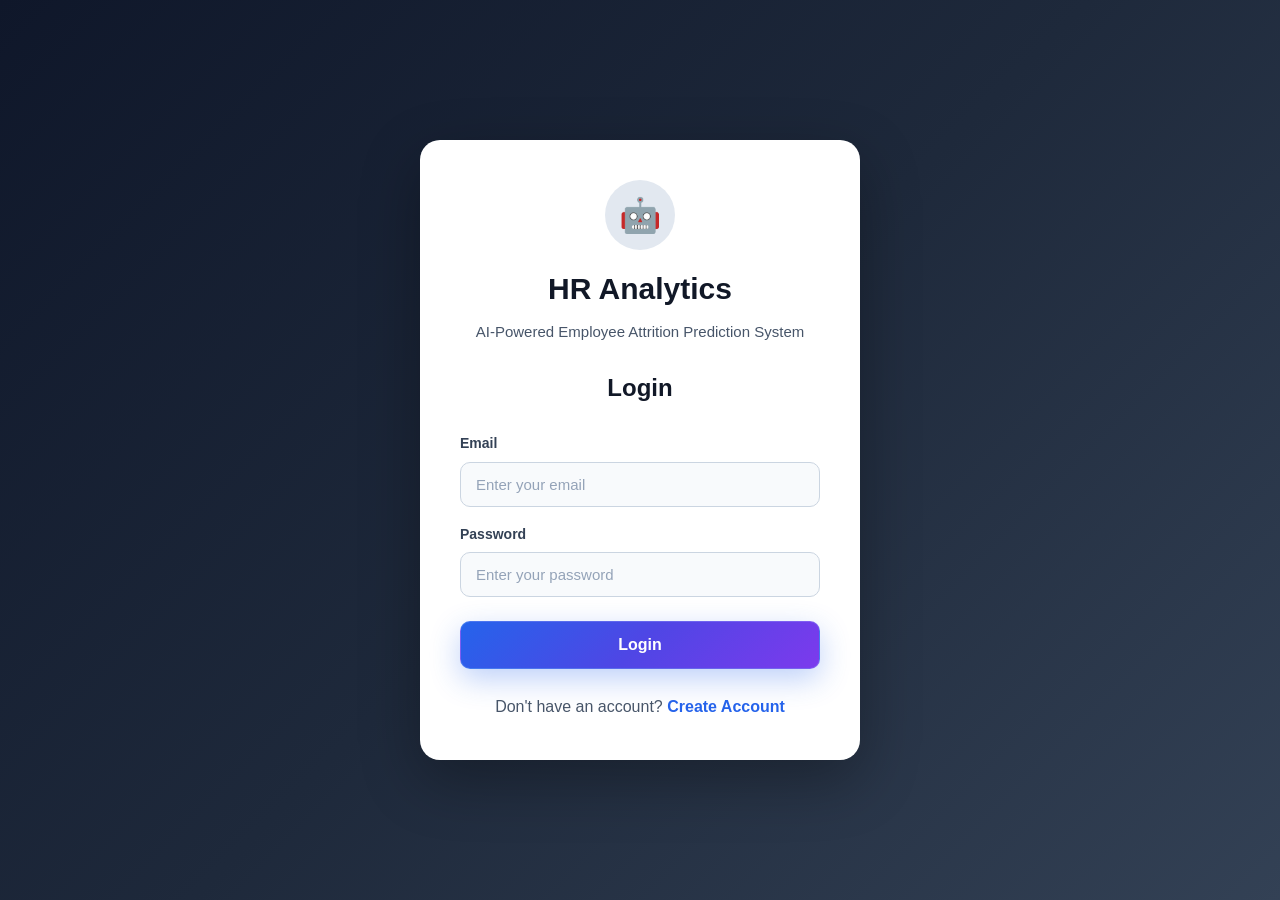
==== frontend/login.html @ 78e09ba9 "Add files via upload" ====
<!DOCTYPE html>
<html lang="en">
<head>
    <meta charset="UTF-8">
    <meta name="viewport" content="width=device-width, initial-scale=1.0">
    <title>HR Analytics | Login</title>
    <link rel="stylesheet" href="style.css">
</head>
<body>
<div class="auth-container">
    <div class="auth-card">
        <div class="auth-logo">🤖</div>
        <h1>HR Analytics</h1>
        <p class="auth-subtitle">AI-Powered Employee Attrition Prediction System</p>
        <h2>Login</h2>

        <form id="loginForm">
            <label for="loginEmail">Email</label>
            <input type="email" id="loginEmail" placeholder="Enter your email" autocomplete="username" required>

            <label for="loginPassword">Password</label>
            <input type="password" id="loginPassword" placeholder="Enter your password" autocomplete="current-password" required>

            <button type="submit" class="auth-btn" id="loginBtn">Login</button>
        </form>

        <p id="loginMessage" class="auth-message"></p>

        <p class="auth-switch">
            Don't have an account?
            <a href="register.html">Create Account</a>
        </p>
    </div>
</div>

<script>
function goHome(role) {
    window.location.replace(role === "HR" ? "index.html" : "employee.html");
}

// Already logged in? Skip the login page.
fetch("/auth/me", { credentials: "same-origin" })
    .then(function (r) { return r.ok ? r.json() : null; })
    .then(function (u) { if (u) { goHome(u.role); } })
    .catch(function () {});

document.getElementById("loginForm").addEventListener("submit", async function (event) {
    event.preventDefault();
    var message = document.getElementById("loginMessage");
    var btn = document.getElementById("loginBtn");
    btn.disabled = true;

    try {
        var res = await fetch("/auth/login", {
            method: "POST",
            credentials: "same-origin",
            headers: { "Content-Type": "application/json" },
            body: JSON.stringify({
                email: document.getElementById("loginEmail").value.trim(),
                password: document.getElementById("loginPassword").value
            })
        });
        var data = await res.json().catch(function () { return {}; });

        if (!res.ok) {
            message.textContent = "❌ " + (typeof data.detail === "string" ? data.detail : "Login failed.");
            message.className = "auth-message error";
            btn.disabled = false;
            return;
        }

        message.textContent = "✅ Login successful!";
        message.className = "auth-message success";
        setTimeout(function () { goHome(data.user.role); }, 400);
    } catch (e) {
        message.textContent = "❌ Cannot reach the server. Please try again.";
        message.className = "auth-message error";
        btn.disabled = false;
    }
});
</script>
</body>
</html>
---- frontend/style.css ----
/* =========================================================
   HR ANALYTICS DASHBOARD - MAIN STYLESHEET (FIXED)
========================================================= */

/* ========== RESET ========== */
* { margin: 0; padding: 0; box-sizing: border-box; }
html { scroll-behavior: smooth; }
body {
    font-family: Arial, Helvetica, sans-serif;
    background: #f5f7fb;
    color: #1e293b;
    line-height: 1.6;
}
a { text-decoration: none; color: inherit; }
button, input, select { font-family: inherit; }

/* ========== SIDEBAR ========== */
.sidebar {
    position: fixed; left: 0; top: 0;
    width: 250px; height: 100vh;
    background: #111827; color: white;
    display: flex; flex-direction: column;
    z-index: 1000;
}
.logo {
    height: 90px; display: flex; align-items: center;
    gap: 12px; padding: 20px;
    border-bottom: 1px solid rgba(255,255,255,0.08);
}
.logo-icon {
    width: 45px; height: 45px;
    background: linear-gradient(135deg, #2563eb, #7c3aed);
    border-radius: 12px;
    display: flex; align-items: center; justify-content: center;
    font-size: 16px; font-weight: 800;
}
.logo h2 { font-size: 17px; margin-bottom: 2px; }
.logo span { font-size: 11px; color: #94a3b8; }

.sidebar-nav {
    padding: 25px 15px;
    display: flex; flex-direction: column; gap: 7px;
}
.nav-link {
    display: flex; align-items: center; gap: 13px;
    padding: 13px 15px; border-radius: 9px;
    color: #94a3b8; font-size: 14px; transition: 0.25s ease;
}
.nav-link span { width: 22px; font-size: 17px; text-align: center; }
.nav-link:hover { background: #1e293b; color: white; }
.nav-link.active {
    background: #2563eb; color: white;
    box-shadow: 0 5px 15px rgba(37, 99, 235, 0.25);
}

.sidebar-bottom {
    margin-top: auto; padding: 20px;
    border-top: 1px solid rgba(255,255,255,0.08);
}
.system-status {
    display: flex; align-items: center; gap: 10px;
    background: #1e293b; padding: 12px; border-radius: 9px;
}
.status-dot {
    width: 9px; height: 9px; background: #22c55e;
    border-radius: 50%; box-shadow: 0 0 8px #22c55e;
}
.system-status strong { display: block; font-size: 12px; }
.system-status small { display: block; font-size: 10px; color: #94a3b8; }

/* ========== MAIN CONTENT ========== */
.main-content { margin-left: 250px; min-height: 100vh; }

/* ========== TOPBAR ========== */
.topbar {
    height: 90px; background: white;
    border-bottom: 1px solid #e5e7eb;
    display: flex; align-items: center; justify-content: space-between;
    padding: 0 35px; position: sticky; top: 0; z-index: 900;
}
.topbar-small {
    font-size: 11px; color: #64748b;
    text-transform: uppercase; letter-spacing: 1px;
}
.topbar h1 { font-size: 23px; color: #111827; margin-top: 2px; }
.topbar-right { display: flex; align-items: center; gap: 25px; }
.date-box { display: flex; align-items: center; gap: 7px; color: #64748b; font-size: 13px; }
.profile { display: flex; align-items: center; gap: 10px; }
.profile-avatar {
    width: 38px; height: 38px; border-radius: 50%;
    background: #2563eb; color: white;
    display: flex; align-items: center; justify-content: center;
    font-weight: bold;
}
.profile strong { display: block; font-size: 12px; }
.profile small { display: block; font-size: 10px; color: #64748b; }

/* ========== PAGE SECTIONS ========== */
.page-section { padding: 40px 35px; scroll-margin-top: 100px; }
.section-heading { display: flex; justify-content: space-between; margin-bottom: 25px; }
.section-label {
    color: #2563eb; font-size: 11px; font-weight: 700;
    letter-spacing: 1.5px; margin-bottom: 5px;
}
.section-heading h2 { font-size: 25px; color: #111827; margin-bottom: 5px; }
.section-heading p:not(.section-label) { color: #64748b; font-size: 13px; }

/* ========== KPI CARDS ========== */
.kpi-grid {
    display: grid; grid-template-columns: repeat(4, 1fr);
    gap: 20px; margin-bottom: 25px;
}
.kpi-card {
    background: white; border: 1px solid #e5e7eb;
    border-radius: 12px; padding: 20px;
    display: flex; align-items: center; gap: 15px;
    transition: 0.25s ease;
}
.kpi-card:hover { transform: translateY(-3px); box-shadow: 0 10px 25px rgba(15,23,42,0.08); }
.kpi-icon {
    width: 50px; height: 50px; border-radius: 10px;
    display: flex; align-items: center; justify-content: center;
    font-size: 22px;
}
.kpi-icon.blue { background: #dbeafe; }
.kpi-icon.red { background: #fee2e2; }
.kpi-icon.orange { background: #ffedd5; }
.kpi-icon.green { background: #dcfce7; }
.kpi-info span { display: block; font-size: 11px; color: #64748b; }
.kpi-info h3 { font-size: 24px; color: #111827; line-height: 1.2; }
.kpi-info small { font-size: 10px; color: #94a3b8; }

/* ========== CHART GRID ========== */
.chart-grid {
    display: grid; grid-template-columns: repeat(2, 1fr);
    gap: 20px; margin-bottom: 25px;
}
.chart-card {
    background: white; border: 1px solid #e5e7eb;
    border-radius: 12px; padding: 22px; min-height: 330px;
}
.chart-card.large { min-height: 360px; }
.chart-header { display: flex; justify-content: space-between; margin-bottom: 15px; }
.chart-header h3 { font-size: 15px; color: #111827; }
.chart-header p { font-size: 11px; color: #94a3b8; }
.chart-container { height: 245px; position: relative; }

/* ========== TABLE ========== */
.table-card {
    background: white; border: 1px solid #e5e7eb;
    border-radius: 12px; overflow: hidden; margin-top: 20px;
}
.table-header { padding: 20px 22px; border-bottom: 1px solid #e5e7eb; }
.table-header h3 { font-size: 15px; color: #111827; }
.table-header p { font-size: 11px; color: #94a3b8; }
.table-wrapper { width: 100%; overflow-x: auto; }
table { width: 100%; border-collapse: collapse; }
thead { background: #f8fafc; }
th {
    text-align: left; padding: 14px 20px; font-size: 11px;
    color: #64748b; text-transform: uppercase; letter-spacing: 0.5px;
}
td {
    padding: 14px 20px; font-size: 12px; color: #475569;
    border-top: 1px solid #f1f5f9;
}
tbody tr:hover { background: #f8fafc; }

/* ========== PREDICTION (DASHBOARD) ========== */
.prediction-layout { display: grid; grid-template-columns: 1.5fr 1fr; gap: 20px; }
.prediction-card, .prediction-result {
    background: white; border: 1px solid #e5e7eb;
    border-radius: 12px; padding: 25px;
}
.card-title { display: flex; align-items: center; gap: 12px; margin-bottom: 25px; }
.card-title-icon {
    width: 45px; height: 45px; border-radius: 10px; background: #ede9fe;
    display: flex; align-items: center; justify-content: center; font-size: 21px;
}
.card-title h3 { font-size: 16px; color: #111827; }
.card-title p { font-size: 11px; color: #94a3b8; }

.form-grid { display: grid; grid-template-columns: repeat(2, 1fr); gap: 18px; }
.form-group { display: flex; flex-direction: column; gap: 6px; }
.form-group label { font-size: 11px; font-weight: 600; color: #475569; }
.form-group input, .form-group select {
    width: 100%; height: 42px; padding: 0 12px;
    border: 1px solid #dbe1ea; border-radius: 7px;
    background: white; color: #334155; outline: none;
    font-size: 12px; transition: 0.2s;
}
.form-group input:focus, .form-group select:focus {
    border-color: #2563eb; box-shadow: 0 0 0 3px rgba(37,99,235,0.1);
}

.predict-button {
    width: 100%; margin-top: 22px; height: 45px;
    border: none; border-radius: 8px;
    background: linear-gradient(135deg, #2563eb, #4f46e5);
    color: white; font-size: 13px; font-weight: 600;
    cursor: pointer; transition: 0.25s;
}
.predict-button:hover { transform: translateY(-2px); box-shadow: 0 8px 18px rgba(37,99,235,0.25); }

.prediction-result {
    display: flex; flex-direction: column;
    align-items: center; justify-content: center; text-align: center;
    background: linear-gradient(145deg, #ffffff, #f8faff);
}
.result-icon {
    width: 65px; height: 65px; background: #dbeafe; border-radius: 50%;
    display: flex; align-items: center; justify-content: center;
    font-size: 28px; margin-bottom: 12px;
}
.prediction-result h3 { font-size: 17px; color: #111827; }
.prediction-result p {
    font-size: 11px; color: #64748b; max-width: 280px; margin: 8px auto 20px;
}
.risk-score { font-size: 45px; font-weight: 800; color: #2563eb; line-height: 1; }
.risk-label { margin-top: 7px; font-size: 12px; font-weight: 700; color: #64748b; }
.risk-bar {
    width: 80%; height: 8px; background: #e2e8f0;
    border-radius: 10px; overflow: hidden; margin: 20px 0;
}
.risk-progress {
    width: 0%; height: 100%;
    background: linear-gradient(90deg, #22c55e, #f59e0b, #ef4444);
    transition: 0.5s;
}
.prediction-result small { font-size: 9px; color: #94a3b8; max-width: 300px; }

/* ========== MODEL CARDS ========== */
.model-grid { display: grid; grid-template-columns: repeat(3, 1fr); gap: 20px; }
.model-card {
    background: white; border: 1px solid #e5e7eb; border-radius: 12px;
    padding: 25px; position: relative; overflow: hidden; transition: 0.25s;
}
.model-card:hover { transform: translateY(-4px); box-shadow: 0 10px 25px rgba(15,23,42,0.08); }
.model-card.featured { border-color: #2563eb; box-shadow: 0 8px 25px rgba(37,99,235,0.1); }
.model-number {
    position: absolute; right: 20px; top: 15px;
    font-size: 35px; font-weight: 800; color: #f1f5f9;
}
.model-card h3 { font-size: 16px; color: #111827; margin: 30px 0 10px; }
.model-card p { font-size: 12px; color: #64748b; margin-bottom: 20px; }
.model-tag {
    display: inline-block; padding: 5px 10px; border-radius: 20px;
    background: #eff6ff; color: #2563eb; font-size: 10px; font-weight: 600;
}
.model-table { margin-top: 25px; }

/* ========== SQL ========== */
.sql-grid { display: grid; grid-template-columns: repeat(4, 1fr); gap: 20px; }
.sql-card {
    background: white; border: 1px solid #e5e7eb;
    border-radius: 12px; padding: 22px; transition: 0.25s;
}
.sql-card:hover { transform: translateY(-3px); box-shadow: 0 8px 20px rgba(15,23,42,0.07); }
.sql-icon {
    width: 45px; height: 45px; border-radius: 10px; background: #eff6ff;
    display: flex; align-items: center; justify-content: center;
    font-size: 21px; margin-bottom: 15px;
}
.sql-card h3 { font-size: 14px; color: #111827; margin-bottom: 8px; }
.sql-card p { font-size: 11px; color: #64748b; }

.query-card {
    background: #0f172a; border-radius: 12px;
    padding: 25px; margin-top: 25px; color: white;
}
.query-label { font-size: 9px; color: #60a5fa; letter-spacing: 1px; font-weight: 700; }
.query-header h3 { font-size: 15px; margin-top: 4px; }
.query-card pre {
    margin-top: 20px; background: #020617; padding: 20px;
    border-radius: 8px; overflow-x: auto;
}
.query-card code {
    font-family: Consolas, monospace; font-size: 12px;
    color: #cbd5e1; line-height: 1.8;
}

/* ========== INSIGHTS ========== */
.insights-grid { display: grid; grid-template-columns: repeat(3, 1fr); gap: 20px; }
.insight-card {
    background: white; border: 1px solid #e5e7eb; border-radius: 12px;
    padding: 22px; border-left: 4px solid #2563eb; transition: 0.25s;
}
.insight-card:hover { transform: translateY(-3px); box-shadow: 0 8px 20px rgba(15,23,42,0.07); }
.insight-card.danger { border-left-color: #ef4444; }
.insight-card.warning { border-left-color: #f59e0b; }
.insight-card.success { border-left-color: #22c55e; }
.insight-card.info { border-left-color: #06b6d4; }
.insight-card.purple { border-left-color: #8b5cf6; }
.insight-card.blue { border-left-color: #2563eb; }
.insight-icon { font-size: 25px; margin-bottom: 10px; }
.insight-card h3 { font-size: 14px; color: #111827; margin-bottom: 8px; }
.insight-card p { font-size: 11px; color: #64748b; }

/* ========== ABOUT ========== */
.about-grid { display: grid; grid-template-columns: repeat(2, 1fr); gap: 20px; }
.about-card {
    background: white; border: 1px solid #e5e7eb;
    border-radius: 12px; padding: 25px;
}
.about-card h3 { font-size: 15px; color: #111827; margin-bottom: 12px; }
.about-card p { font-size: 12px; color: #64748b; }
.technology-list { display: flex; flex-wrap: wrap; gap: 8px; }
.technology-list span {
    background: #eff6ff; color: #2563eb; padding: 6px 10px;
    border-radius: 6px; font-size: 10px; font-weight: 600;
}

/* ========== PROJECT PIPELINE ========== */
.pipeline-card {
    margin-top: 25px; background: white; border: 1px solid #e5e7eb;
    border-radius: 12px; padding: 25px; overflow-x: auto;
}
.pipeline-card h3 { font-size: 15px; margin-bottom: 25px; }
.pipeline { display: flex; align-items: center; justify-content: center; min-width: 900px; }
.pipeline-item { min-width: 110px; text-align: center; }
.pipeline-item span {
    width: 35px; height: 35px; margin: 0 auto 8px; border-radius: 50%;
    background: #dbeafe; color: #2563eb;
    display: flex; align-items: center; justify-content: center;
    font-size: 10px; font-weight: 700;
}
.pipeline-item strong { display: block; font-size: 11px; color: #111827; }
.pipeline-item small { display: block; font-size: 9px; color: #94a3b8; margin-top: 3px; }
.pipeline-arrow { color: #94a3b8; font-size: 20px; margin: 0 8px; }

/* ========== FOOTER ========== */
.footer {
    margin-top: 20px; padding: 25px 35px;
    background: #111827; color: white;
    display: flex; justify-content: space-between; align-items: center;
}
.footer strong { font-size: 12px; }
.footer p { font-size: 10px; color: #94a3b8; margin-top: 4px; }
.footer-right { display: flex; gap: 20px; color: #94a3b8; font-size: 10px; }

/* ========== RESPONSIVE ========== */
@media (max-width: 1200px) {
    .kpi-grid, .sql-grid, .insights-grid { grid-template-columns: repeat(2, 1fr); }
}
@media (max-width: 900px) {
    .sidebar { width: 210px; }
    .main-content { margin-left: 210px; }
    .topbar { padding: 0 20px; }
    .page-section { padding: 30px 20px; }
    .chart-grid, .prediction-layout, .model-grid { grid-template-columns: 1fr; }
}
@media (max-width: 700px) {
    .sidebar { position: relative; width: 100%; height: auto; }
    .sidebar-nav { flex-direction: row; overflow-x: auto; padding: 10px; }
    .nav-link { min-width: max-content; }
    .sidebar-bottom { display: none; }
    .main-content { margin-left: 0; }
    .topbar {
        height: auto; padding: 15px; align-items: flex-start;
        gap: 15px; flex-direction: column; position: relative;
    }
    .topbar-right { width: 100%; justify-content: space-between; }
    .kpi-grid, .chart-grid, .sql-grid, .insights-grid,
    .about-grid, .form-grid { grid-template-columns: 1fr; }
    .footer { flex-direction: column; align-items: flex-start; gap: 15px; }
}

::selection { background: #2563eb; color: white; }

/* ========== HIGH-RISK EMPLOYEES ========== */
.high-risk-card { margin-top: 24px; }
.high-risk-summary { display: flex; align-items: center; gap: 10px; }
.high-risk-count {
    display: inline-flex; align-items: center; justify-content: center;
    width: 42px; height: 42px; border-radius: 12px;
    font-size: 18px; font-weight: 700;
    background: #fff1f2; color: #dc2626;
}
.high-risk-summary small { color: #64748b; font-weight: 600; }
.risk-badge {
    display: inline-flex; align-items: center; justify-content: center;
    padding: 6px 12px; border-radius: 20px; font-size: 13px; font-weight: 700;
}
.risk-badge.high { background: #fee2e2; color: #b91c1c; }
.overtime-badge {
    display: inline-flex; padding: 5px 11px; border-radius: 15px;
    background: #fff7ed; color: #c2410c; font-size: 13px; font-weight: 700;
}

/* =========================================
   LOGIN / REGISTER
========================================= */
.auth-container {
    min-height: 100vh; display: flex; align-items: center; justify-content: center;
    padding: 30px;
    background: linear-gradient(135deg, #0f172a, #1e293b, #334155);
}
.auth-card {
    width: 100%; max-width: 440px; padding: 40px; border-radius: 20px;
    background: #ffffff; box-shadow: 0 20px 60px rgba(0,0,0,0.30);
}
.auth-logo {
    width: 70px; height: 70px; margin: 0 auto 15px;
    display: flex; align-items: center; justify-content: center;
    border-radius: 50%; background: #e2e8f0; font-size: 34px;
}
.auth-card h1 { text-align: center; margin-bottom: 8px; }
.auth-card h2 { text-align: center; margin: 25px 0; }
.auth-subtitle { text-align: center; color: #64748b; line-height: 1.5; }
.auth-card label { display: block; margin-top: 16px; margin-bottom: 7px; font-weight: 600; }
.auth-card input, .auth-card select {
    width: 100%; padding: 13px 15px;
    border: 1px solid #cbd5e1; border-radius: 10px;
    font-size: 15px; outline: none;
}
.auth-card input:focus, .auth-card select:focus { border-color: #2563eb; }
.auth-btn {
    width: 100%; margin-top: 24px; padding: 14px; border: none;
    border-radius: 10px; background: #2563eb; color: white;
    font-size: 16px; font-weight: 600; cursor: pointer;
}
.auth-btn:hover { background: #1d4ed8; }
.auth-message { text-align: center; margin-top: 18px; font-weight: 600; }
.auth-message.success { color: #16a34a; }
.auth-message.error { color: #dc2626; }
.auth-switch { text-align: center; margin-top: 25px; color: #64748b; }
.auth-switch a { color: #2563eb; font-weight: 600; text-decoration: none; }
.auth-switch a:hover { text-decoration: underline; }
@media (max-width: 500px) {
    .auth-container { padding: 15px; }
    .auth-card { padding: 25px; }
}

/* =========================================
   EMPLOYEE PORTAL (scoped under .employee-page)
========================================= */
.employee-page { min-height: 100vh; padding: 30px; background: #f8fafc; }
.employee-header {
    max-width: 1200px; margin: auto;
    display: flex; align-items: center; justify-content: space-between;
    padding: 25px; border-radius: 16px; background: #ffffff;
    box-shadow: 0 5px 20px rgba(0,0,0,0.08);
}
.employee-header h1 { margin: 0; }
.employee-header p { color: #64748b; }
.logout-btn {
    padding: 11px 20px; border: none; border-radius: 8px;
    background: #dc2626; color: white; font-weight: 600; cursor: pointer;
}
.logout-btn:hover { background: #b91c1c; }
.employee-welcome {
    max-width: 1200px; margin: 25px auto; padding: 25px;
    border-radius: 16px; background: #ffffff;
    box-shadow: 0 5px 20px rgba(0,0,0,0.08);
}
.employee-welcome h2 { margin-top: 0; }
.employee-welcome p { color: #64748b; }
.employee-content {
    max-width: 1200px; margin: auto;
    display: grid; grid-template-columns: 1fr 1fr; gap: 25px;
}
.assessment-card, .employee-result-card {
    padding: 30px; border-radius: 16px; background: #ffffff;
    box-shadow: 0 5px 20px rgba(0,0,0,0.08);
}
.assessment-card h2, .employee-result-card h2 { margin-top: 0; }
.form-description { color: #64748b; line-height: 1.5; }

.employee-page .form-group { margin-top: 18px; gap: 0; }
.employee-page .form-group label {
    display: block; margin-bottom: 7px; font-size: 13px; font-weight: 600;
}
.employee-page .form-group input,
.employee-page .form-group select {
    width: 100%; height: auto; padding: 13px;
    border: 1px solid #cbd5e1; border-radius: 9px;
    font-size: 15px; outline: none;
}
.employee-page .form-group input:focus,
.employee-page .form-group select:focus { border-color: #2563eb; }

.predict-btn {
    width: 100%; margin-top: 25px; padding: 15px; border: none;
    border-radius: 10px; background: #2563eb; color: white;
    font-size: 16px; font-weight: 600; cursor: pointer;
}
.predict-btn:hover { background: #1d4ed8; }

.employee-result-card { min-height: 400px; }
.employee-result-card .result-icon {
    width: 90px; height: 90px; font-size: 50px;
    margin: 20px auto;
}
.employee-result-card h2 { text-align: center; }
.result-placeholder { text-align: center; color: #64748b; line-height: 1.6; }
.employee-result-card .prediction-result {
    margin-top: 30px; background: transparent; border: none; padding: 0;
    display: block; max-width: none;
}
.result-box { padding: 30px; border-radius: 15px; text-align: center; }
.result-box h3 { margin-top: 0; }
.risk-percentage { font-size: 50px; font-weight: 800; margin: 15px 0; }
.risk-level { font-size: 22px; font-weight: 700; }
.low-risk { background: #dcfce7; color: #166534; }
.medium-risk { background: #fef3c7; color: #92400e; }
.high-risk { background: #fee2e2; color: #991b1b; }

@media (max-width: 800px) {
    .employee-content { grid-template-columns: 1fr; }
    .employee-header { flex-direction: column; gap: 15px; text-align: center; }
    .employee-page { padding: 15px; }
}

/* =========================================================
   AI HR COMMAND CENTER - PREMIUM DARK THEME
========================================================= */
body {
    background: #07111f !important;
    color: #e2e8f0;
    position: relative;
    overflow-x: hidden;
}

/* Background */
body::before {
    content: "";
    position: fixed; inset: 0; z-index: -20; pointer-events: none;
    background:
        radial-gradient(circle at 8% 15%, rgba(37, 99, 235, 0.35), transparent 25%),
        radial-gradient(circle at 90% 12%, rgba(124, 58, 237, 0.30), transparent 28%),
        radial-gradient(circle at 75% 85%, rgba(6, 182, 212, 0.20), transparent 30%),
        linear-gradient(135deg, #020617, #07111f 45%, #0b1630);
}

/* Grid */
body::after {
    content: "";
    position: fixed; inset: 0; z-index: -19; pointer-events: none;
    background-image:
        linear-gradient(rgba(96, 165, 250, 0.07) 1px, transparent 1px),
        linear-gradient(90deg, rgba(96, 165, 250, 0.07) 1px, transparent 1px);
    background-size: 50px 50px;
    -webkit-mask-image: radial-gradient(ellipse at center, black 20%, transparent 85%);
    mask-image: radial-gradient(ellipse at center, black 20%, transparent 85%);
}

/* Floating lights */
.main-content::before {
    content: "";
    position: fixed; width: 350px; height: 350px; top: 15%; right: 8%;
    border-radius: 50%;
    background: radial-gradient(circle, rgba(59, 130, 246, 0.16), transparent 70%);
    filter: blur(30px); pointer-events: none;
    animation: aiFloat 8s ease-in-out infinite alternate; z-index: -5;
}
.main-content::after {
    content: "";
    position: fixed; width: 300px; height: 300px; bottom: 10%; left: 20%;
    border-radius: 50%;
    background: radial-gradient(circle, rgba(139, 92, 246, 0.14), transparent 70%);
    filter: blur(30px); pointer-events: none;
    animation: aiFloat2 10s ease-in-out infinite alternate; z-index: -5;
}
@keyframes aiFloat { 0% { transform: translate(0, 0); } 100% { transform: translate(-60px, 50px); } }
@keyframes aiFloat2 { 0% { transform: translate(0, 0); } 100% { transform: translate(70px, -40px); } }

/* Glass topbar */
.topbar {
    background: rgba(7, 17, 31, 0.78) !important;
    backdrop-filter: blur(20px); -webkit-backdrop-filter: blur(20px);
    border-bottom: 1px solid rgba(96, 165, 250, 0.14) !important;
    box-shadow: 0 8px 35px rgba(0, 0, 0, 0.25) !important;
}
.topbar-small { color: #60a5fa !important; }
.topbar h1 { color: #f8fafc !important; }
.date-box { color: #94a3b8 !important; }

/* Sidebar */
.sidebar {
    background: linear-gradient(180deg, #020617, #07152a 60%, #0b1630) !important;
    border-right: 1px solid rgba(96, 165, 250, 0.12);
    box-shadow: 10px 0 40px rgba(0, 0, 0, 0.30);
}
.logo { border-bottom: 1px solid rgba(96, 165, 250, 0.12); }
.logo-icon {
    background: linear-gradient(135deg, #2563eb, #4f46e5, #8b5cf6) !important;
    box-shadow: 0 0 30px rgba(59, 130, 246, 0.40);
}
.logo h2 { color: #f8fafc; }

/* Navigation */
.nav-link { color: #94a3b8 !important; }
.nav-link:hover { background: rgba(59, 130, 246, 0.10) !important; color: #ffffff !important; }
.nav-link.active {
    background: linear-gradient(135deg, #2563eb, #4f46e5) !important;
    color: white !important;
    box-shadow: 0 10px 30px rgba(37, 99, 235, 0.35);
}

/* Glass cards (dashboard + employee portal) */
.kpi-card, .chart-card, .table-card, .prediction-card, .prediction-result,
.model-card, .sql-card, .insight-card, .about-card, .pipeline-card,
.employee-header, .employee-welcome, .assessment-card, .employee-result-card {
    background: rgba(15, 27, 48, 0.78) !important;
    backdrop-filter: blur(18px); -webkit-backdrop-filter: blur(18px);
    border: 1px solid rgba(148, 163, 184, 0.14) !important;
    box-shadow: 0 15px 45px rgba(0, 0, 0, 0.25) !important;
    color: #e2e8f0;
}

/* Card hover */
.kpi-card:hover, .chart-card:hover, .model-card:hover,
.sql-card:hover, .insight-card:hover {
    transform: translateY(-5px);
    border-color: rgba(59, 130, 246, 0.35) !important;
    box-shadow: 0 20px 55px rgba(37, 99, 235, 0.18) !important;
}

/* Card text */
.kpi-info h3, .chart-header h3, .card-title h3, .model-card h3, .sql-card h3,
.insight-card h3, .about-card h3, .table-header h3, .section-heading h2,
.employee-header h1, .employee-welcome h2, .assessment-card h2,
.employee-result-card h2, .prediction-result h3, .result-box h3 {
    color: #f8fafc !important;
}
.kpi-info span, .chart-header p, .section-heading p, .model-card p,
.sql-card p, .insight-card p, .about-card p, .table-header p,
.employee-header p, .employee-welcome p, .form-description, .result-placeholder {
    color: #94a3b8 !important;
}

/* Table */
thead { background: rgba(30, 41, 59, 0.80) !important; }
th { color: #93c5fd !important; }
td { color: #cbd5e1 !important; border-top: 1px solid rgba(148, 163, 184, 0.08) !important; }
tbody tr:hover { background: rgba(59, 130, 246, 0.07) !important; }

/* KPI icons */
.kpi-icon.blue { background: rgba(37, 99, 235, 0.18) !important; }
.kpi-icon.red { background: rgba(239, 68, 68, 0.18) !important; }
.kpi-icon.orange { background: rgba(245, 158, 11, 0.18) !important; }
.kpi-icon.green { background: rgba(34, 197, 94, 0.18) !important; }

/* Prediction card */
.prediction-result {
    background:
        radial-gradient(circle at top right, rgba(37, 99, 235, 0.16), transparent 40%),
        rgba(15, 27, 48, 0.82) !important;
}
.risk-score { color: #60a5fa !important; text-shadow: 0 0 25px rgba(96, 165, 250, 0.35); }

/* Buttons */
.predict-button, .predict-btn, .auth-btn {
    background: linear-gradient(135deg, #2563eb, #4f46e5, #7c3aed) !important;
    border: 1px solid rgba(147, 197, 253, 0.25);
    box-shadow: 0 10px 30px rgba(37, 99, 235, 0.30) !important;
    color: #ffffff !important;
    font-weight: 700;
}
.predict-button:hover, .predict-btn:hover, .auth-btn:hover {
    box-shadow: 0 15px 40px rgba(59, 130, 246, 0.45) !important;
}

/* High risk */
.high-risk-count {
    background: rgba(239, 68, 68, 0.15) !important;
    color: #f87171 !important;
    border: 1px solid rgba(239, 68, 68, 0.25);
}
.risk-badge.high {
    background: rgba(239, 68, 68, 0.16) !important;
    color: #fca5a5 !important;
    border: 1px solid rgba(239, 68, 68, 0.25);
}
.overtime-badge { background: rgba(245, 158, 11, 0.14) !important; color: #fbbf24 !important; }

/* SQL */
.query-card {
    background: linear-gradient(135deg, #020617, #0f172a) !important;
    border: 1px solid rgba(96, 165, 250, 0.18);
    box-shadow: 0 15px 45px rgba(0, 0, 0, 0.25);
}

/* Model tag */
.model-tag {
    background: rgba(37, 99, 235, 0.15) !important;
    color: #60a5fa !important;
    border: 1px solid rgba(59, 130, 246, 0.20);
}

/* Section label */
.section-label {
    color: #60a5fa !important;
    background: rgba(37, 99, 235, 0.12);
    padding: 5px 10px; border-radius: 20px;
    border: 1px solid rgba(59, 130, 246, 0.18);
}

/* Pipeline */
.pipeline-item span {
    background: rgba(37, 99, 235, 0.18) !important;
    color: #60a5fa !important;
    border: 1px solid rgba(59, 130, 246, 0.25);
}
.pipeline-item strong { color: #e2e8f0 !important; }
.pipeline-arrow { color: #60a5fa !important; }

/* Footer */
.footer {
    background: linear-gradient(135deg, #020617, #0f172a) !important;
    border-top: 1px solid rgba(96, 165, 250, 0.12);
}

/* Inputs (dashboard + employee portal) */
.form-group label { color: #cbd5e1 !important; }
.form-group input, .form-group select {
    background: rgba(15, 23, 42, 0.9) !important;
    color: #f1f5f9 !important;
    border: 1px solid rgba(148, 163, 184, 0.30) !important;
}
.form-group input::placeholder { color: #64748b !important; }
.form-group select option { background: #0f172a; color: #f1f5f9; }
.form-group input:focus, .form-group select:focus {
    border-color: #3b82f6 !important;
    box-shadow: 0 0 0 3px rgba(59, 130, 246, 0.15), 0 0 25px rgba(37, 99, 235, 0.10) !important;
}

/* Employee page background transparent so dark theme shows */
.employee-page { background: transparent !important; }

/* Employee result boxes: light bg -> dark text */
.low-risk { background: #dcfce7 !important; color: #166534 !important; }
.medium-risk { background: #fef3c7 !important; color: #92400e !important; }
.high-risk { background: #fee2e2 !important; color: #991b1b !important; }
.result-box h3 { color: inherit !important; }

/* Scrollbar */
::-webkit-scrollbar { width: 9px; }
::-webkit-scrollbar-track { background: #020617; }
::-webkit-scrollbar-thumb { background: linear-gradient(#2563eb, #7c3aed); border-radius: 10px; }

/* =========================================
   LOGIN PAGE - TEXT VISIBILITY FIX
   (auth card stays white, so text stays dark)
========================================= */
.auth-card { background: #ffffff !important; color: #1e293b !important; }
.auth-card h1 { color: #111827 !important; font-size: 30px; font-weight: 800; text-align: center; margin-bottom: 8px; }
.auth-card h2 { color: #111827 !important; font-size: 24px; font-weight: 800; text-align: center; margin: 25px 0; }
.auth-card .auth-subtitle { color: #475569 !important; font-size: 15px; font-weight: 500; text-align: center; line-height: 1.5; }
.auth-card label { color: #334155 !important; font-size: 14px; font-weight: 700; }
.auth-card input, .auth-card select {
    background: #f8fafc !important; color: #1e293b !important;
    border: 1px solid #cbd5e1 !important;
}
.auth-card input::placeholder { color: #94a3b8 !important; }
.auth-card input:focus, .auth-card select:focus {
    background: #ffffff !important; border-color: #2563eb !important;
    box-shadow: 0 0 0 3px rgba(37, 99, 235, 0.12) !important;
}
.auth-card .auth-btn { color: #ffffff !important; font-weight: 700; }
.auth-card .auth-switch { color: #475569 !important; }
.auth-card .auth-switch a { color: #2563eb !important; font-weight: 700; }
.logout-btn {
    border: none;
    background: #ef4444;
    color: white;
    padding: 9px 14px;
    border-radius: 8px;
    font-size: 13px;
    font-weight: 600;
    cursor: pointer;
    margin-left: 15px;
    transition: all 0.2s ease;
}

.logout-btn:hover {
    background: #dc2626;
    transform: translateY(-1px);
}

.profile {
    display: flex;
    align-items: center;
}

/* ===== HIGH-RISK TABLE: TOP 20 + VIEW ALL ===== */

.table-footer {
  display: flex;
  justify-content: space-between;
  align-items: center;
  padding: 16px 24px;
}

#showing {
  color: #94a3b8;
  font-size: 14px;
  margin: 0;
}

.view-all-btn {
  background: linear-gradient(135deg, #4f46e5, #6366f1);
  color: #fff;
  border: none;
  padding: 10px 22px;
  border-radius: 8px;
  font-weight: 600;
  cursor: pointer;
  transition: transform 0.2s, box-shadow 0.2s;
}

.view-all-btn:hover {
  transform: translateY(-2px);
  box-shadow: 0 6px 16px rgba(99, 102, 241, 0.4);
}

/* View All par table ke andar scroll */
.high-risk-card .table-wrapper {
  max-height: 650px;
  overflow-y: auto;
}

.high-risk-card thead th {
  position: sticky;
  top: 0;
  z-index: 1;
  background: #0f172a; 
}
/* Prediction result: Low / Medium / High label */
.risk-label,
#riskLabel {
  font-size: 22px;
  font-weight: 800;
  letter-spacing: 1px;
  text-transform: uppercase;
  margin: 8px 0 16px;
}
  /* Prediction message: white + bold */
#predictionMessage,
.prediction-result #predictionMessage {
  color: #ffffff !important;
  font-weight: 700 !important;
  font-size: 16px;
}

/* =========================================================
   HR ACTION CENTER STYLES
========================================================= */
.action-kpi-grid { display: grid; grid-template-columns: repeat(4, minmax(0, 1fr)); gap: 16px; margin-bottom: 20px; }
.action-kpi-card { padding: 18px 20px; border: 1px solid var(--border-color, rgba(148,163,184,.2)); border-radius: 14px; background: var(--card-bg, rgba(15,23,42,.78)); display: flex; flex-direction: column; gap: 5px; }
.action-kpi-card span { color: var(--text-secondary, #94a3b8); font-size: 13px; }
.action-kpi-card strong { color: var(--text-primary, #f8fafc); font-size: 27px; line-height: 1.2; }
.action-kpi-card small { color: var(--text-secondary, #94a3b8); font-size: 11px; }
.action-kpi-card.action-high strong { color: #fb7185; }
.action-kpi-card.action-medium strong { color: #fbbf24; }
.action-kpi-card.action-low strong { color: #34d399; }
.action-controls { display: grid; grid-template-columns: minmax(220px, 2fr) repeat(2, minmax(150px, 1fr)) auto; gap: 10px; margin-bottom: 16px; }
.action-controls input, .action-controls select { min-width: 0; width: 100%; padding: 11px 13px; border: 1px solid var(--border-color, #334155); border-radius: 9px; background: var(--input-bg, #111827); color: var(--text-primary, #f8fafc); outline-offset: 2px; }
.action-refresh-btn, .action-secondary-btn { border: 1px solid rgba(59,130,246,.35); border-radius: 9px; padding: 10px 15px; color: var(--text-primary, #f8fafc); background: rgba(59,130,246,.13); cursor: pointer; font-weight: 600; }
.action-refresh-btn:hover, .action-secondary-btn:hover { background: rgba(59,130,246,.23); }
.action-table-card { overflow: hidden; }
.action-last-updated { color: var(--text-secondary, #94a3b8); font-size: 11px; white-space: nowrap; }
.action-table { min-width: 1120px; }
.action-table th { white-space: nowrap; }
.action-table td { vertical-align: top; }
.action-table td:first-child strong, .action-table td:nth-child(2) strong { display: block; }
.action-employee-id, .action-role, .action-risk-label { display: block; margin-top: 4px; color: var(--text-secondary, #94a3b8); font-size: 11px; }
.action-risk-score { display: block; font-size: 15px; }
.action-risk-score.high, .action-risk-label.high { color: #fb7185; }
.action-risk-score.medium, .action-risk-label.medium { color: #fbbf24; }
.action-risk-score.low, .action-risk-label.low { color: #34d399; }
.action-factors { display: flex; flex-wrap: wrap; gap: 5px; min-width: 150px; }
.action-factor { display: inline-block; padding: 4px 7px; border: 1px solid var(--border-color, rgba(148,163,184,.2)); border-radius: 6px; background: rgba(148,163,184,.08); color: var(--text-primary, #e2e8f0); font-size: 11px; line-height: 1.35; }
.action-recommendation { min-width: 220px; max-width: 300px; line-height: 1.5; }
.action-priority { display: inline-block; padding: 5px 8px; border-radius: 999px; font-size: 11px; font-weight: 700; white-space: nowrap; }
.action-priority.high { background: rgba(244,63,94,.13); color: #fb7185; }
.action-priority.medium { background: rgba(245,158,11,.13); color: #fbbf24; }
.action-priority.low { background: rgba(16,185,129,.13); color: #34d399; }
.action-review-btn { border: 1px solid rgba(59,130,246,.4); border-radius: 7px; padding: 7px 10px; background: rgba(59,130,246,.14); color: var(--text-primary, #dbeafe); cursor: pointer; white-space: nowrap; font-size: 12px; }
.action-review-btn.reviewed, .action-review-btn:disabled { border-color: rgba(16,185,129,.3); background: rgba(16,185,129,.12); color: #34d399; cursor: default; }
.action-empty { padding: 28px !important; text-align: center; color: var(--text-secondary, #94a3b8); }
.action-error { color: #fb7185; }
.action-footnote { margin-top: 12px; color: var(--text-secondary, #94a3b8); font-size: 11px; line-height: 1.6; }
@media (max-width: 900px) { .action-kpi-grid { grid-template-columns: repeat(2, minmax(0,1fr)); } .action-controls { grid-template-columns: 1fr 1fr; } .action-controls input { grid-column: 1 / -1; } .action-refresh-btn { align-self: flex-start; } }
@media (max-width: 520px) { .action-kpi-grid { gap: 9px; } .action-kpi-card { padding: 13px; } .action-kpi-card strong { font-size: 22px; } .action-controls { grid-template-columns: 1fr; } .action-controls input { grid-column: auto; } .section-heading { gap: 12px; flex-wrap: wrap; } }


/* HR Action Center pagination */
.action-view-more-wrap { display: flex; justify-content: center; padding: 18px 0 6px; }
.action-view-more-btn { border: 1px solid var(--primary-color, #3b82f6); background: rgba(59,130,246,.12); color: var(--text-primary, #e2e8f0); padding: 11px 24px; border-radius: 10px; font-weight: 600; cursor: pointer; transition: .2s ease; }
.action-view-more-btn:hover { background: rgba(59,130,246,.22); transform: translateY(-1px); }
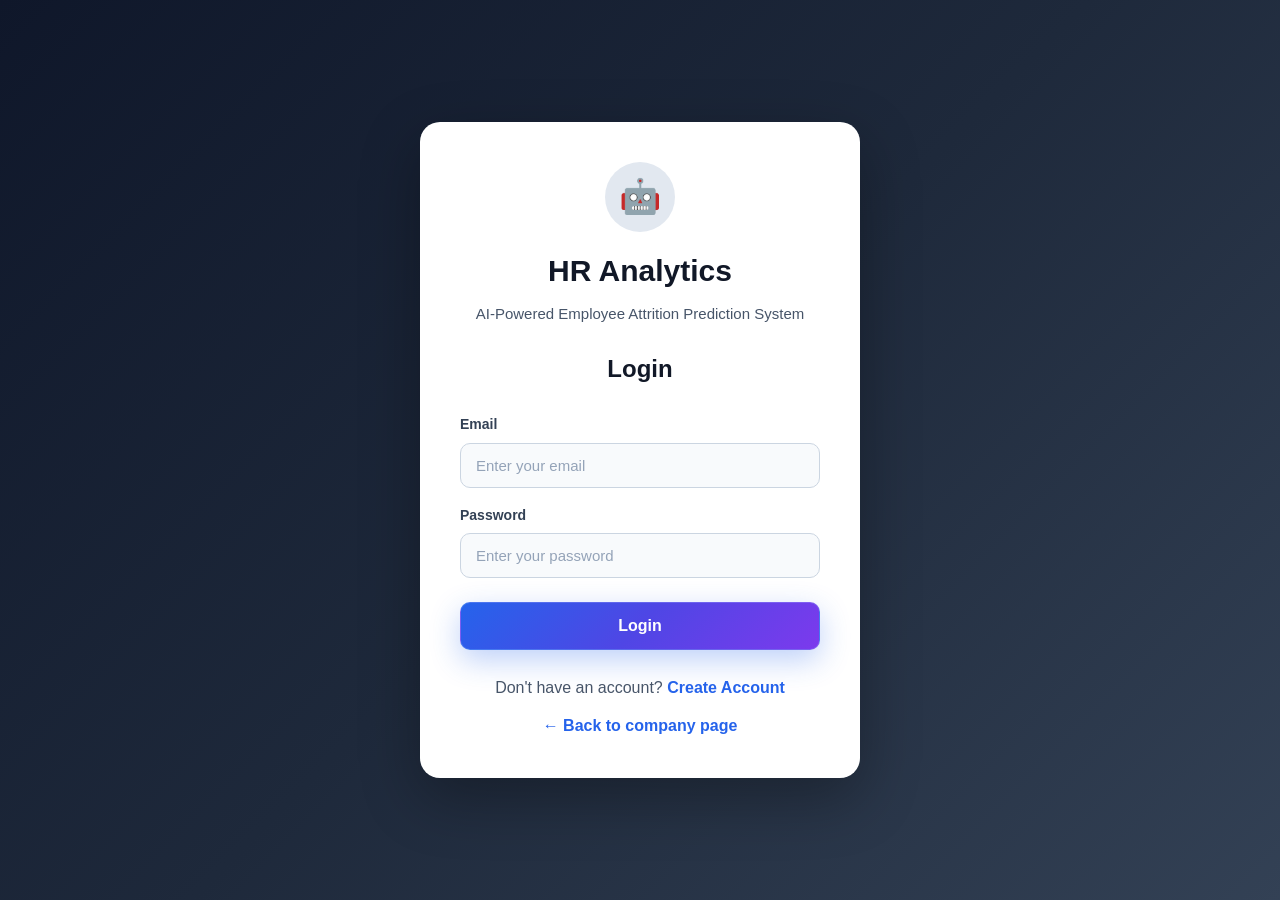
==== commit a77dcfa8: "Add files via upload" ====
--- a/frontend/login.html
+++ b/frontend/login.html
@@ -12,7 +12,7 @@
         <div class="auth-logo">🤖</div>
         <h1>HR Analytics</h1>
         <p class="auth-subtitle">AI-Powered Employee Attrition Prediction System</p>
-        <h2>Login</h2>
+        <h2 id="loginTitle">Login</h2>
 
         <form id="loginForm">
             <label for="loginEmail">Email</label>
@@ -28,12 +28,24 @@
 
         <p class="auth-switch">
             Don't have an account?
-            <a href="register.html">Create Account</a>
+            <a href="register.html" id="registerLink">Create Account</a>
+        </p>
+        <p class="auth-switch" style="margin-top:12px;">
+            <a href="home.html">&larr; Back to company page</a>
         </p>
     </div>
 </div>
 
 <script>
+// Which door did the visitor use on the company page?
+var wanted = new URLSearchParams(window.location.search).get("role");
+wanted = wanted === "hr" ? "HR" : (wanted === "employee" ? "Employee" : "");
+if (wanted) {
+    document.getElementById("loginTitle").textContent = wanted + " Login";
+    document.title = "HR Analytics | " + wanted + " Login";
+    document.getElementById("registerLink").href = "register.html?role=" + wanted.toLowerCase();
+}
+
 function goHome(role) {
     window.location.replace(role === "HR" ? "index.html" : "employee.html");
 }
@@ -69,6 +81,15 @@
             return;
         }
 
+        if (wanted && data.user.role !== wanted) {
+            // Account exists but belongs to the other role: sign out and explain.
+            await fetch("/auth/logout", { method: "POST", credentials: "same-origin" }).catch(function () {});
+            message.textContent = "❌ This is a " + data.user.role + " account. Use the " + data.user.role + " Login on the company page.";
+            message.className = "auth-message error";
+            btn.disabled = false;
+            return;
+        }
+
         message.textContent = "✅ Login successful!";
         message.className = "auth-message success";
         setTimeout(function () { goHome(data.user.role); }, 400);
